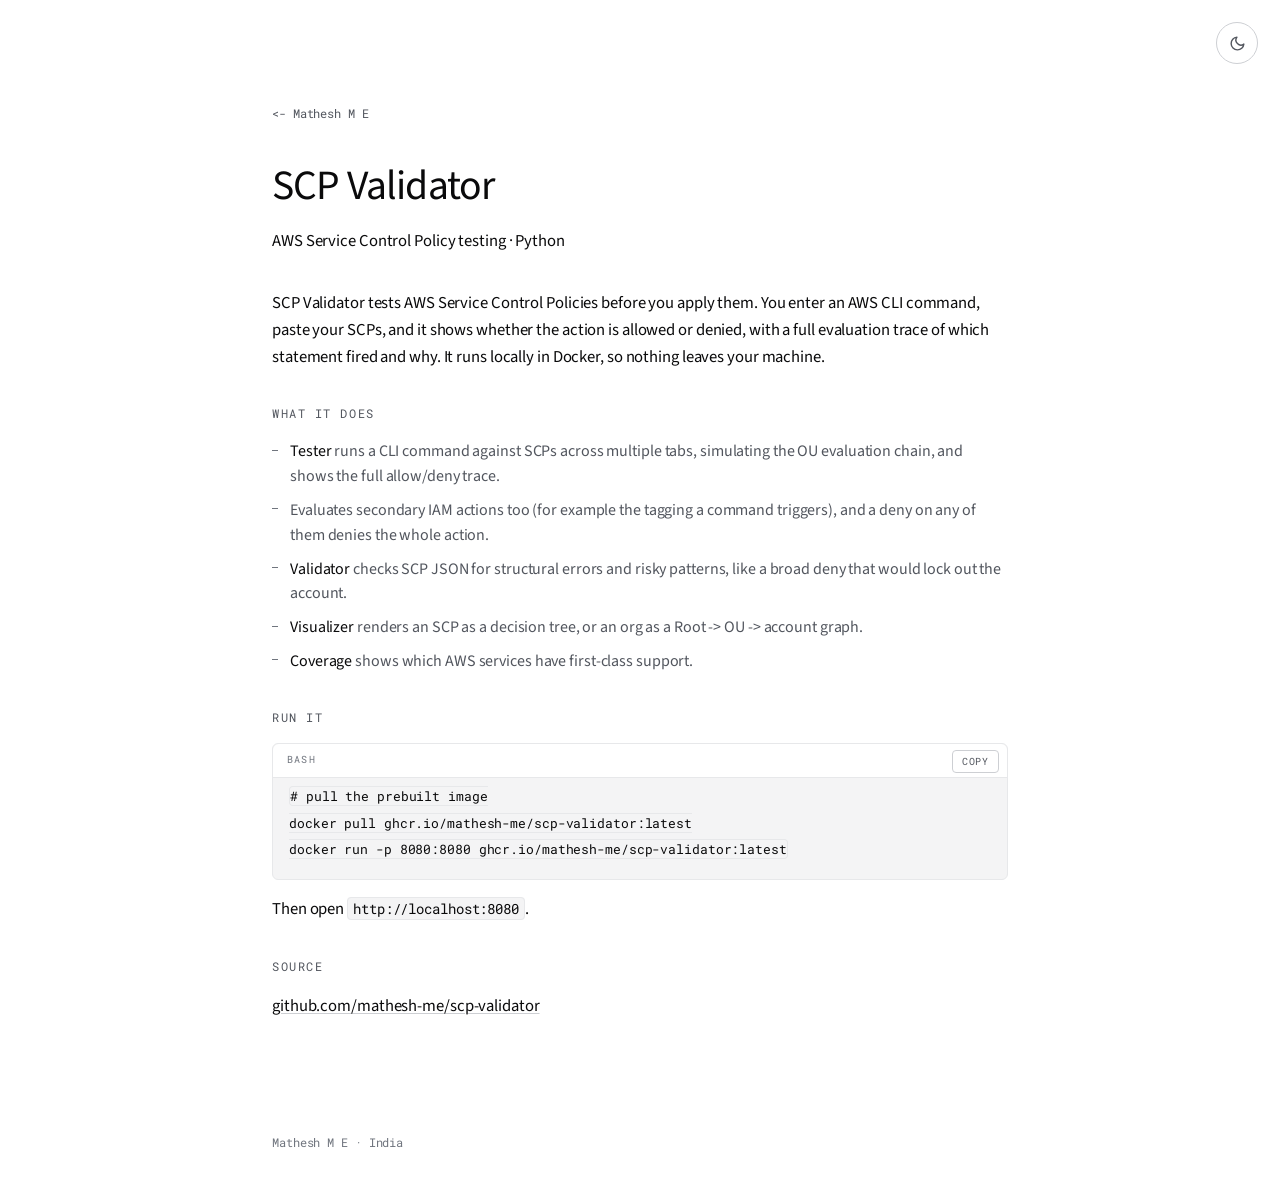
==== scp-validator/index.html @ f7a2bbac "Initial site" ====
<!doctype html>
<html lang="en">
<head>
  <meta charset="utf-8" />
  <meta name="viewport" content="width=device-width, initial-scale=1" />
  <title>SCP Validator - Mathesh M E</title>
  <meta name="description" content="SCP Validator: test AWS CLI commands against Service Control Policies and see the full allow/deny evaluation trace. Runs locally." />
  <link rel="icon" href="data:image/svg+xml,<svg xmlns='http://www.w3.org/2000/svg' viewBox='0 0 100 100'><rect width='100' height='100' rx='22' fill='%23111214'/><text x='50' y='71' font-size='62' font-family='sans-serif' font-weight='700' fill='white' text-anchor='middle'>M</text></svg>" />
  <meta property="og:type" content="website" />
  <meta property="og:title" content="SCP Validator" />
  <meta property="og:description" content="Test AWS CLI commands against Service Control Policies and see the full allow/deny evaluation trace." />
  <meta property="og:url" content="https://mathesh.dev/scp-validator/" />
  <meta name="twitter:card" content="summary" />
  <link rel="preconnect" href="https://fonts.googleapis.com" />
  <link rel="preconnect" href="https://fonts.gstatic.com" crossorigin />
  <link rel="stylesheet" href="https://fonts.googleapis.com/css2?family=Source+Sans+3:wght@400&family=Roboto+Mono:wght@400&display=swap" />
  <script>
    (function () {
      try {
        var t = localStorage.getItem('theme');
        if (t) document.documentElement.setAttribute('data-theme', t);
      } catch (e) {}
    })();
  </script>
  <link rel="stylesheet" href="/style.css" />
</head>
<body class="doc">
  <button id="theme-toggle" type="button" aria-label="Toggle dark and light mode" title="Toggle theme">
    <svg class="icon-sun" viewBox="0 0 24 24" fill="none" stroke="currentColor" stroke-width="2" stroke-linecap="round" stroke-linejoin="round" aria-hidden="true"><circle cx="12" cy="12" r="4"/><path d="M12 2v2M12 20v2M4.93 4.93l1.41 1.41M17.66 17.66l1.41 1.41M2 12h2M20 12h2M6.34 17.66l-1.41 1.41M19.07 4.93l-1.41 1.41"/></svg>
    <svg class="icon-moon" viewBox="0 0 24 24" fill="none" stroke="currentColor" stroke-width="2" stroke-linecap="round" stroke-linejoin="round" aria-hidden="true"><path d="M21 12.79A9 9 0 1 1 11.21 3 7 7 0 0 0 21 12.79z"/></svg>
  </button>

  <main>
    <p class="back"><a href="/">Mathesh M E</a></p>

    <header class="intro">
      <h1>SCP Validator</h1>
      <p class="role">AWS Service Control Policy testing &middot; Python</p>
    </header>

    <section>
      <p>
        SCP Validator tests AWS Service Control Policies before you apply them.
        You enter an AWS CLI command, paste your SCPs, and it shows whether the
        action is allowed or denied, with a full evaluation trace of which
        statement fired and why. It runs locally in Docker, so nothing leaves
        your machine.
      </p>
    </section>

    <section>
      <h2>What it does</h2>
      <ul class="doc-list">
        <li><strong>Tester</strong> runs a CLI command against SCPs across multiple tabs, simulating the OU evaluation chain, and shows the full allow/deny trace.</li>
        <li>Evaluates secondary IAM actions too (for example the tagging a command triggers), and a deny on any of them denies the whole action.</li>
        <li><strong>Validator</strong> checks SCP JSON for structural errors and risky patterns, like a broad deny that would lock out the account.</li>
        <li><strong>Visualizer</strong> renders an SCP as a decision tree, or an org as a Root -&gt; OU -&gt; account graph.</li>
        <li><strong>Coverage</strong> shows which AWS services have first-class support.</li>
      </ul>
    </section>

    <section>
      <h2>Run it</h2>
      <pre><code># pull the prebuilt image
docker pull ghcr.io/mathesh-me/scp-validator:latest
docker run -p 8080:8080 ghcr.io/mathesh-me/scp-validator:latest</code></pre>
      <p>Then open <code>http://localhost:8080</code>.</p>
    </section>

    <section>
      <h2>Source</h2>
      <p><a href="https://github.com/mathesh-me/scp-validator">github.com/mathesh-me/scp-validator</a></p>
    </section>
  </main>

  <footer>
    <p>Mathesh M E &middot; India</p>
  </footer>

  <script>
    (function () {
      var btn = document.getElementById('theme-toggle');
      function current() {
        var set = document.documentElement.getAttribute('data-theme');
        if (set) return set;
        return window.matchMedia('(prefers-color-scheme: dark)').matches ? 'dark' : 'light';
      }
      btn.addEventListener('click', function () {
        var next = current() === 'dark' ? 'light' : 'dark';
        document.documentElement.setAttribute('data-theme', next);
        try { localStorage.setItem('theme', next); } catch (e) {}
      });
    })();
  </script>
  <script src="/copy.js"></script>
</body>
</html>
---- style.css ----
:root {
  --bg: #ffffff;
  --panel: #ffffff;
  --text: #0a0a0b;
  --muted: #52565e;
  --faint: #70757e;
  --line: #e7e8ea;
  --line-strong: #cdcfd3;
  --chip: #f4f4f5;
  --sans: "Source Sans 3", -apple-system, BlinkMacSystemFont, "Segoe UI", Roboto, Helvetica, Arial, sans-serif;
  --mono: "Roboto Mono", ui-monospace, "SF Mono", Menlo, Consolas, monospace;
  --r-card: 6px;
  --r-chip: 4px;
  --fs-body: 1rem;
  --fs-label: 0.75rem;
}

@media (prefers-color-scheme: dark) {
  :root {
    --bg: #09090a; --panel: #0f1012; --text: #f4f4f5; --muted: #a0a4ab;
    --faint: #868b94; --line: #1e1f23; --line-strong: #2c2e34; --chip: #141518;
  }
}
:root[data-theme="dark"] {
  --bg: #09090a; --panel: #0f1012; --text: #f4f4f5; --muted: #a0a4ab;
  --faint: #868b94; --line: #1e1f23; --line-strong: #2c2e34; --chip: #141518;
}
:root[data-theme="light"] {
  --bg: #ffffff; --panel: #ffffff; --text: #0a0a0b; --muted: #52565e;
  --faint: #70757e; --line: #e7e8ea; --line-strong: #cdcfd3; --chip: #f4f4f5;
}

* { box-sizing: border-box; }
html { -webkit-text-size-adjust: 100%; }

body {
  margin: 0; background: var(--bg); color: var(--text);
  font-family: var(--sans);
  font-size: clamp(16px, 1.3vw, 17px);
  line-height: 1.6; letter-spacing: -0.006em;
  -webkit-font-smoothing: antialiased; text-rendering: optimizeLegibility;
}

strong, b { font-weight: inherit; }

main { max-width: 800px; margin: 0 auto; padding: 104px 32px 56px; counter-reset: sec; }

a:focus-visible, button:focus-visible, .social a:focus-visible,
.copy-btn:focus-visible, #theme-toggle:focus-visible, .work-link:focus-visible {
  outline: 2px solid var(--text); outline-offset: 3px; border-radius: 2px;
}

#theme-toggle {
  position: fixed; top: 22px; right: 22px; width: 42px; height: 42px;
  display: inline-flex; align-items: center; justify-content: center;
  padding: 0; border: 1px solid var(--line-strong); border-radius: 50%;
  background: var(--bg); color: var(--muted); cursor: pointer;
  transition: color 0.15s ease, border-color 0.15s ease;
}
#theme-toggle:hover { color: var(--text); border-color: var(--text); }
#theme-toggle svg { width: 17px; height: 17px; }
.icon-sun { display: none; } .icon-moon { display: block; }
:root[data-theme="dark"] .icon-sun { display: block; }
:root[data-theme="dark"] .icon-moon { display: none; }
@media (prefers-color-scheme: dark) {
  :root:not([data-theme="light"]) .icon-sun { display: block; }
  :root:not([data-theme="light"]) .icon-moon { display: none; }
}

.intro { margin-bottom: 44px; }
h1 {
  font-size: clamp(2.1rem, 5vw, 2.7rem); font-weight: 400;
  line-height: 1.15; letter-spacing: -0.02em; text-wrap: balance; margin: 0 0 16px;
}
.meta { margin: 0 0 22px; color: var(--muted); font-family: var(--mono); font-size: 0.8rem; letter-spacing: 0.01em; }
.meta span { color: var(--faint); margin: 0 6px; }
.social { display: flex; gap: 4px; align-items: center; margin-left: -11px; }
.social a { display: inline-flex; padding: 11px; color: var(--faint); transition: color 0.15s ease; }
.social a:hover { color: var(--text); }
.social svg { width: 19px; height: 19px; fill: currentColor; }

.lead { margin: 0 0 8px; }
.lead p {
  margin: 0; font-size: var(--fs-body);
  line-height: 1.6; color: var(--text); text-wrap: pretty;
}

.sec {
  counter-increment: sec; display: grid; grid-template-columns: 150px 1fr;
  gap: 32px; align-items: start; padding: 40px 0; border-top: 1px solid var(--line); margin: 0;
}
.sec:first-of-type { margin-top: 40px; }
.sec h2 {
  margin: 0; font-family: var(--mono); font-size: var(--fs-label); font-weight: 400;
  text-transform: uppercase; letter-spacing: 0.13em; color: var(--muted);
  position: sticky; top: 28px;
}
.sec h2::before {
  content: counter(sec, decimal-leading-zero); display: block; margin-bottom: 10px;
  color: var(--faint); font-size: var(--fs-label); letter-spacing: 0.08em;
}
.sec-body { min-width: 0; }
.sec-body > p { margin: 0; color: var(--muted); font-size: var(--fs-body); text-wrap: pretty; }
.sec-intro { margin: 0 0 18px !important; }

a { color: var(--text); text-decoration: underline; text-decoration-thickness: 1px; text-underline-offset: 2px; text-decoration-color: var(--line-strong); transition: text-decoration-color 0.15s ease; }
a:hover { text-decoration-color: var(--text); }

.exp { display: flex; flex-direction: column; gap: 28px; }
.exp-head { display: flex; align-items: baseline; justify-content: space-between; gap: 12px; flex-wrap: wrap; }
.exp-title { font-weight: 400; font-size: 1rem; color: var(--text); letter-spacing: -0.01em; }
.exp-date { font-family: var(--mono); font-size: var(--fs-label); color: var(--faint); font-variant-numeric: tabular-nums; }
.exp-org { display: block; font-family: var(--mono); font-size: var(--fs-label); color: var(--muted); margin: 4px 0 12px; }
.exp-item ul { margin: 0; padding: 0; list-style: none; }
.exp-item li { position: relative; margin-bottom: 9px; padding-left: 18px; color: var(--muted); font-size: var(--fs-body); line-height: 1.55; text-wrap: pretty; }
.exp-item li:last-child { margin-bottom: 0; }
.exp-item li::before { content: ""; position: absolute; left: 0; top: 0.66em; width: 6px; height: 1px; background: var(--faint); }

.work { list-style: none; margin: 0; padding: 0; display: flex; flex-direction: column; }
.work li { border-top: 1px solid var(--line); padding: 16px 0; }
.work li:first-child { border-top: none; padding-top: 0; }
.work-head { display: flex; align-items: center; gap: 10px; }
.work-name { font-weight: 400; font-size: 1rem; color: var(--text); text-decoration: none; letter-spacing: -0.01em; }
.work-name:hover { text-decoration: underline; text-underline-offset: 3px; }
.work-desc { margin: 6px 0 0; color: var(--muted); font-size: var(--fs-body); line-height: 1.5; }
.tag { font-family: var(--mono); font-size: 0.68rem; font-weight: 400; text-transform: uppercase; letter-spacing: 0.08em; color: var(--faint); border: 1px solid var(--line-strong); border-radius: var(--r-chip); padding: 2px 6px; }

.skills { display: flex; flex-direction: column; gap: 10px; }
.skill-row { display: grid; grid-template-columns: 130px 1fr; gap: 18px; align-items: baseline; }
.skill-cat { font-family: var(--mono); font-size: var(--fs-label); font-weight: 400; color: var(--text); }
.skill-list { color: var(--muted); font-size: var(--fs-body); }

.writing { list-style: none; margin: 0; padding: 0; display: flex; flex-direction: column; }
.writing li { border-top: 1px solid var(--line); }
.writing li a { display: block; padding: 12px 0; color: var(--text); text-decoration: none; font-size: var(--fs-body); line-height: 1.4; }
.writing li a:hover { text-decoration: underline; text-underline-offset: 3px; }

footer { max-width: 800px; margin: 0 auto; padding: 24px 32px 40px; }
footer p { margin: 0; font-family: var(--mono); font-size: var(--fs-label); color: var(--faint); }
footer span { margin: 0 5px; }

.back { margin: 0 0 40px; font-family: var(--mono); font-size: var(--fs-label); }
.back a { color: var(--muted); text-decoration: none; }
.back a::before { content: "<- "; }
.back a:hover { color: var(--text); }
.doc-list { margin: 0; padding: 0; list-style: none; }
.doc-list li { position: relative; margin-bottom: 9px; padding-left: 18px; color: var(--muted); font-size: var(--fs-body); line-height: 1.55; }
.doc-list li::before { content: ""; position: absolute; left: 0; top: 0.66em; width: 6px; height: 1px; background: var(--faint); }
.doc-list strong { color: var(--text); font-weight: inherit; }

pre { position: relative; background: var(--chip); border: 1px solid var(--line); border-radius: var(--r-card); padding: 40px 16px 15px; overflow-x: auto; margin: 0 0 16px; }
pre::before {
  content: "bash"; position: absolute; top: 0; left: 0; right: 0; height: 33px;
  display: flex; align-items: center; padding-left: 14px;
  border-bottom: 1px solid var(--line); background: var(--bg);
  border-radius: var(--r-card) var(--r-card) 0 0;
  font-family: var(--mono); font-size: 0.62rem; letter-spacing: 0.12em; text-transform: uppercase; color: var(--faint);
}
.copy-btn {
  position: absolute; top: 6px; right: 8px; z-index: 1;
  font-family: var(--mono); font-size: 0.62rem; font-weight: 400; letter-spacing: 0.08em; text-transform: uppercase;
  color: var(--muted); background: var(--panel); border: 1px solid var(--line-strong);
  border-radius: var(--r-chip); padding: 4px 9px; cursor: pointer;
  transition: color 0.15s ease, border-color 0.15s ease;
}
.copy-btn:hover { color: var(--text); border-color: var(--text); }
pre code { font-family: var(--mono); font-size: 0.82rem; line-height: 1.65; color: var(--text); background: none; padding: 0; }
code { font-family: var(--mono); font-size: 0.85em; background: var(--chip); border: 1px solid var(--line); border-radius: var(--r-chip); padding: 1px 5px; }

body.doc h1 { font-size: clamp(2rem, 5vw, 2.6rem); }
.doc .intro { margin-bottom: 36px; }
.doc section { margin: 34px 0; }
.doc h2 { font-family: var(--mono); font-size: var(--fs-label); font-weight: 400; text-transform: uppercase; letter-spacing: 0.13em; color: var(--muted); margin: 0 0 16px; }

@media (max-width: 640px) {
  main { padding: 72px 20px 40px; }
  .sec { grid-template-columns: 1fr; gap: 14px; padding: 30px 0; }
  .sec h2 { position: static; }
  .sec h2::before { display: inline; margin: 0 8px 0 0; }
  .skill-row { grid-template-columns: 1fr; gap: 2px; }
  footer { padding: 24px 20px 36px; }
}
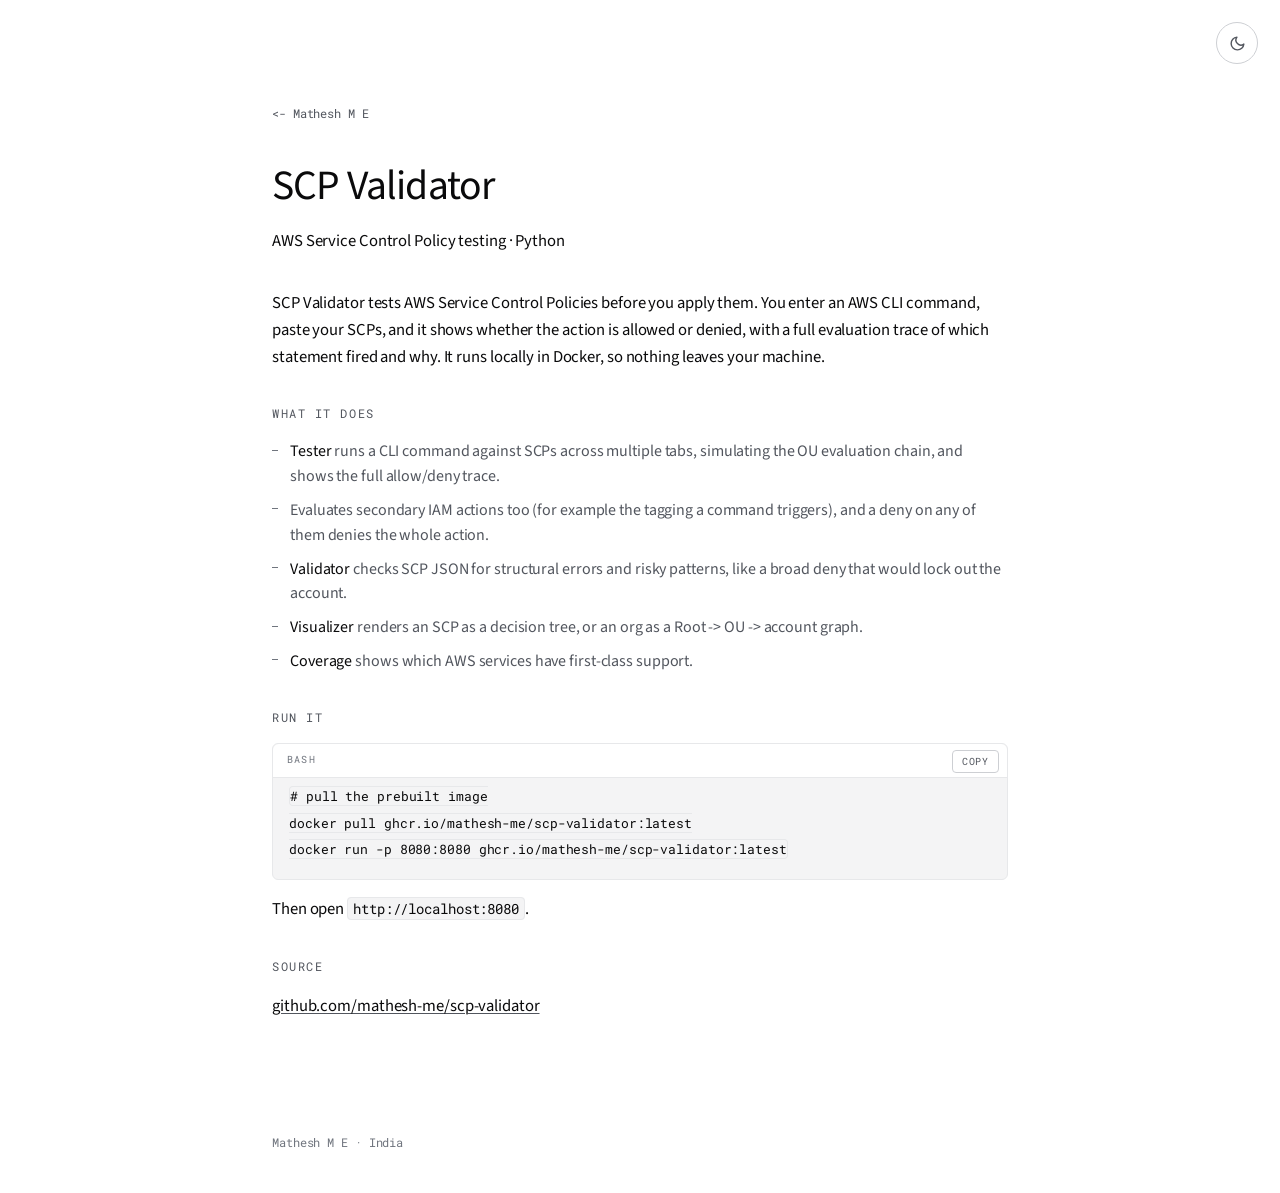
==== commit 5b59e3d8: "Add brush-mark logo, favicons, OG card, and SEO files; link contrast and copy fixes" ====
--- a/scp-validator/index.html
+++ b/scp-validator/index.html
@@ -5,12 +5,17 @@
   <meta name="viewport" content="width=device-width, initial-scale=1" />
   <title>SCP Validator - Mathesh M E</title>
   <meta name="description" content="SCP Validator: test AWS CLI commands against Service Control Policies and see the full allow/deny evaluation trace. Runs locally." />
-  <link rel="icon" href="data:image/svg+xml,<svg xmlns='http://www.w3.org/2000/svg' viewBox='0 0 100 100'><rect width='100' height='100' rx='22' fill='%23111214'/><text x='50' y='71' font-size='62' font-family='sans-serif' font-weight='700' fill='white' text-anchor='middle'>M</text></svg>" />
+  <link rel="canonical" href="https://mathesh.dev/scp-validator/" />
+  <link rel="icon" type="image/png" sizes="32x32" href="/favicon-32.png" />
+  <link rel="icon" type="image/png" sizes="16x16" href="/favicon-16.png" />
+  <link rel="apple-touch-icon" href="/apple-touch-icon.png" />
   <meta property="og:type" content="website" />
   <meta property="og:title" content="SCP Validator" />
   <meta property="og:description" content="Test AWS CLI commands against Service Control Policies and see the full allow/deny evaluation trace." />
   <meta property="og:url" content="https://mathesh.dev/scp-validator/" />
-  <meta name="twitter:card" content="summary" />
+  <meta property="og:image" content="https://mathesh.dev/og.png" />
+  <meta name="twitter:card" content="summary_large_image" />
+  <meta name="twitter:image" content="https://mathesh.dev/og.png" />
   <link rel="preconnect" href="https://fonts.googleapis.com" />
   <link rel="preconnect" href="https://fonts.gstatic.com" crossorigin />
   <link rel="stylesheet" href="https://fonts.googleapis.com/css2?family=Source+Sans+3:wght@400&family=Roboto+Mono:wght@400&display=swap" />
--- a/style.css
+++ b/style.css
@@ -68,6 +68,11 @@
 }
 
 .intro { margin-bottom: 44px; }
+.logo { width: 160px; height: auto; display: block; margin: 0 0 24px -4px; }
+:root[data-theme="dark"] .logo { filter: invert(1); }
+@media (prefers-color-scheme: dark) {
+  :root:not([data-theme="light"]) .logo { filter: invert(1); }
+}
 h1 {
   font-size: clamp(2.1rem, 5vw, 2.7rem); font-weight: 400;
   line-height: 1.15; letter-spacing: -0.02em; text-wrap: balance; margin: 0 0 16px;
@@ -103,7 +108,7 @@
 .sec-body > p { margin: 0; color: var(--muted); font-size: var(--fs-body); text-wrap: pretty; }
 .sec-intro { margin: 0 0 18px !important; }
 
-a { color: var(--text); text-decoration: underline; text-decoration-thickness: 1px; text-underline-offset: 2px; text-decoration-color: var(--line-strong); transition: text-decoration-color 0.15s ease; }
+a { color: var(--text); text-decoration: underline; text-decoration-thickness: 1px; text-underline-offset: 2px; text-decoration-color: var(--muted); transition: text-decoration-color 0.15s ease; }
 a:hover { text-decoration-color: var(--text); }
 
 .exp { display: flex; flex-direction: column; gap: 28px; }
@@ -172,6 +177,10 @@
 .doc section { margin: 34px 0; }
 .doc h2 { font-family: var(--mono); font-size: var(--fs-label); font-weight: 400; text-transform: uppercase; letter-spacing: 0.13em; color: var(--muted); margin: 0 0 16px; }
 
+@media (prefers-reduced-motion: reduce) {
+  * { transition-duration: 0.01ms !important; animation-duration: 0.01ms !important; animation-iteration-count: 1 !important; scroll-behavior: auto !important; }
+}
+
 @media (max-width: 640px) {
   main { padding: 72px 20px 40px; }
   .sec { grid-template-columns: 1fr; gap: 14px; padding: 30px 0; }
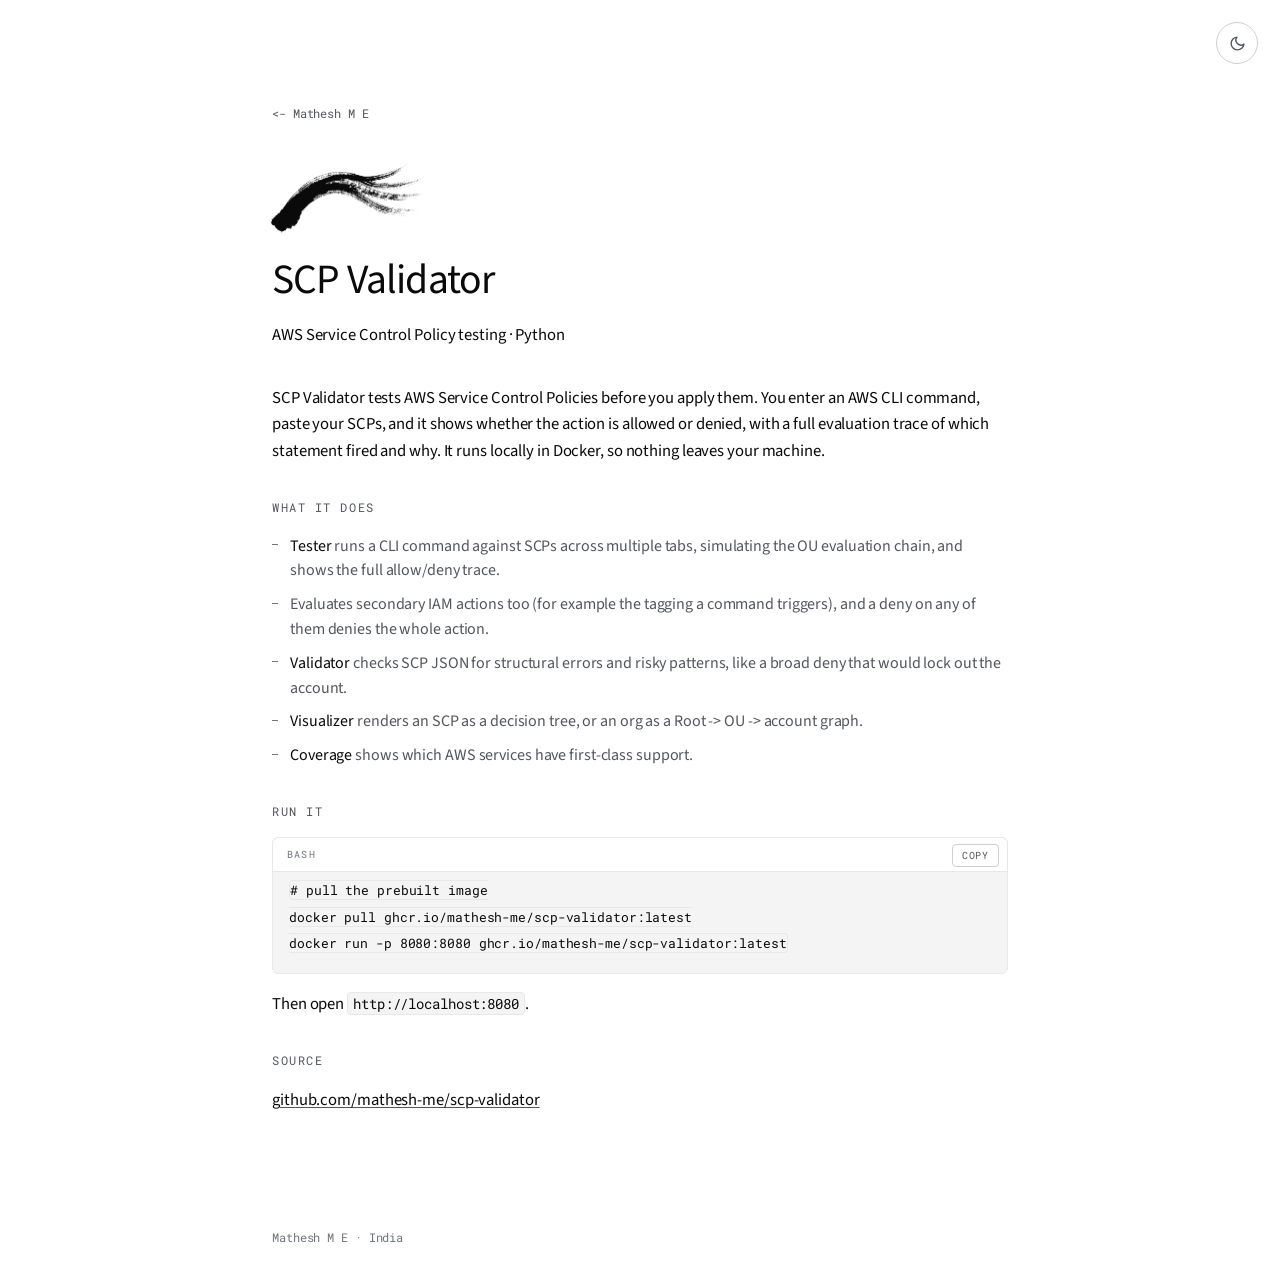
==== commit d6865c9d: "Add logo to tool page titles" ====
--- a/scp-validator/index.html
+++ b/scp-validator/index.html
@@ -39,6 +39,7 @@
     <p class="back"><a href="/">Mathesh M E</a></p>
 
     <header class="intro">
+      <img class="logo" src="/logo.png" width="640" height="281" alt="" />
       <h1>SCP Validator</h1>
       <p class="role">AWS Service Control Policy testing &middot; Python</p>
     </header>
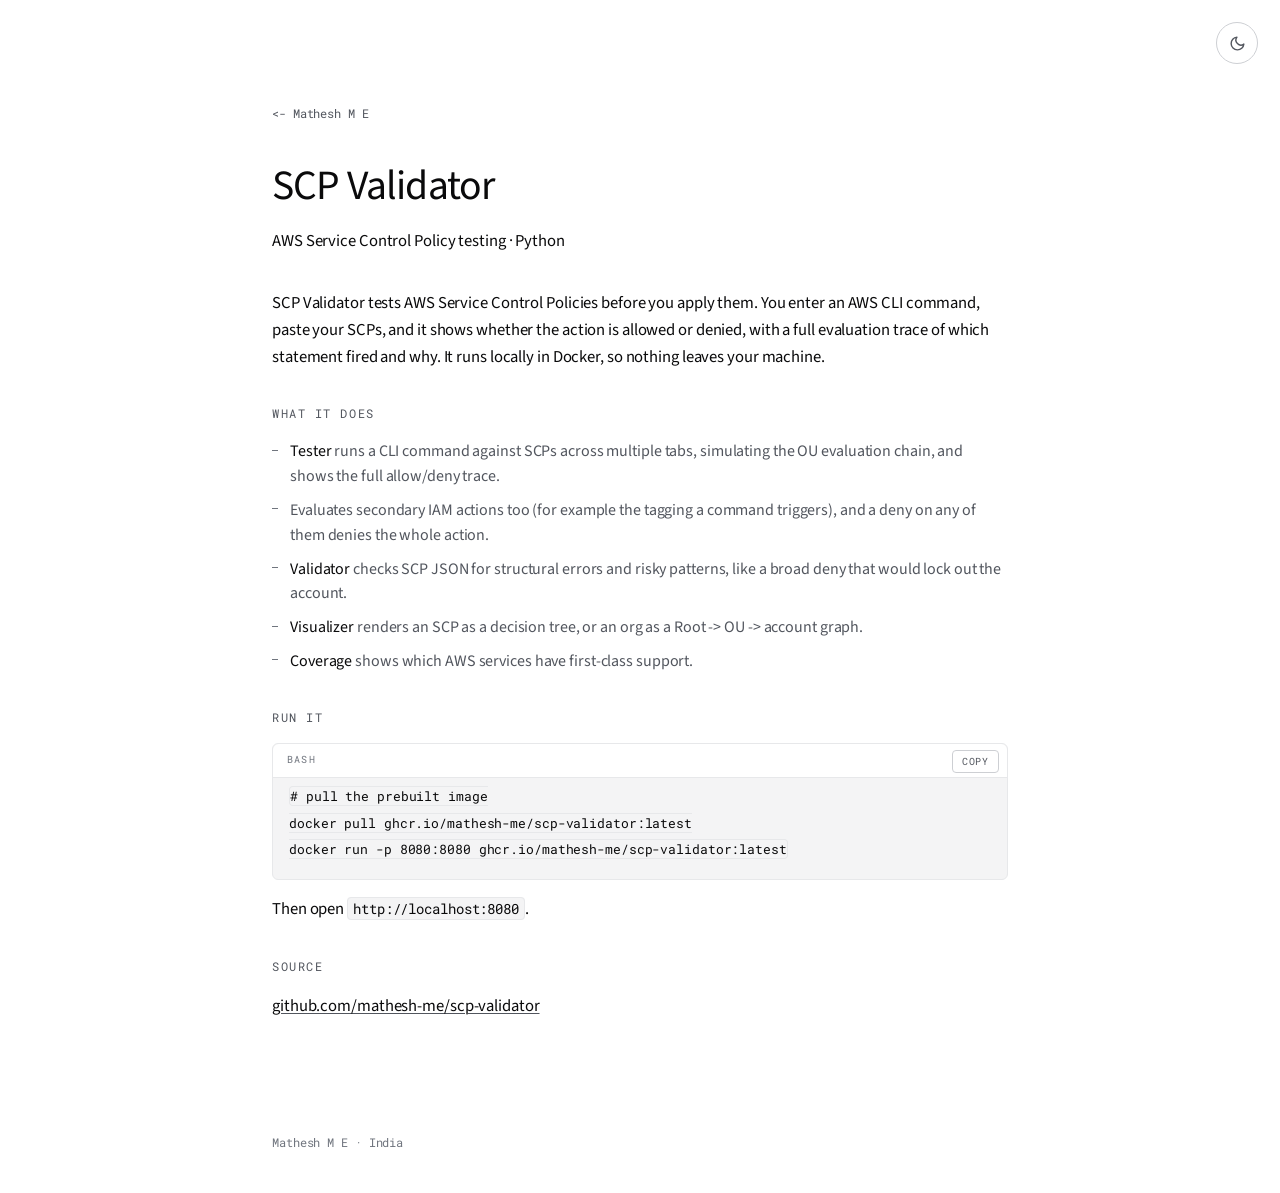
==== commit c5351cc9: "Present tense for current role, tighten lead, remove logo from tool pages" ====
--- a/scp-validator/index.html
+++ b/scp-validator/index.html
@@ -39,7 +39,6 @@
     <p class="back"><a href="/">Mathesh M E</a></p>
 
     <header class="intro">
-      <img class="logo" src="/logo.png" width="640" height="281" alt="" />
       <h1>SCP Validator</h1>
       <p class="role">AWS Service Control Policy testing &middot; Python</p>
     </header>
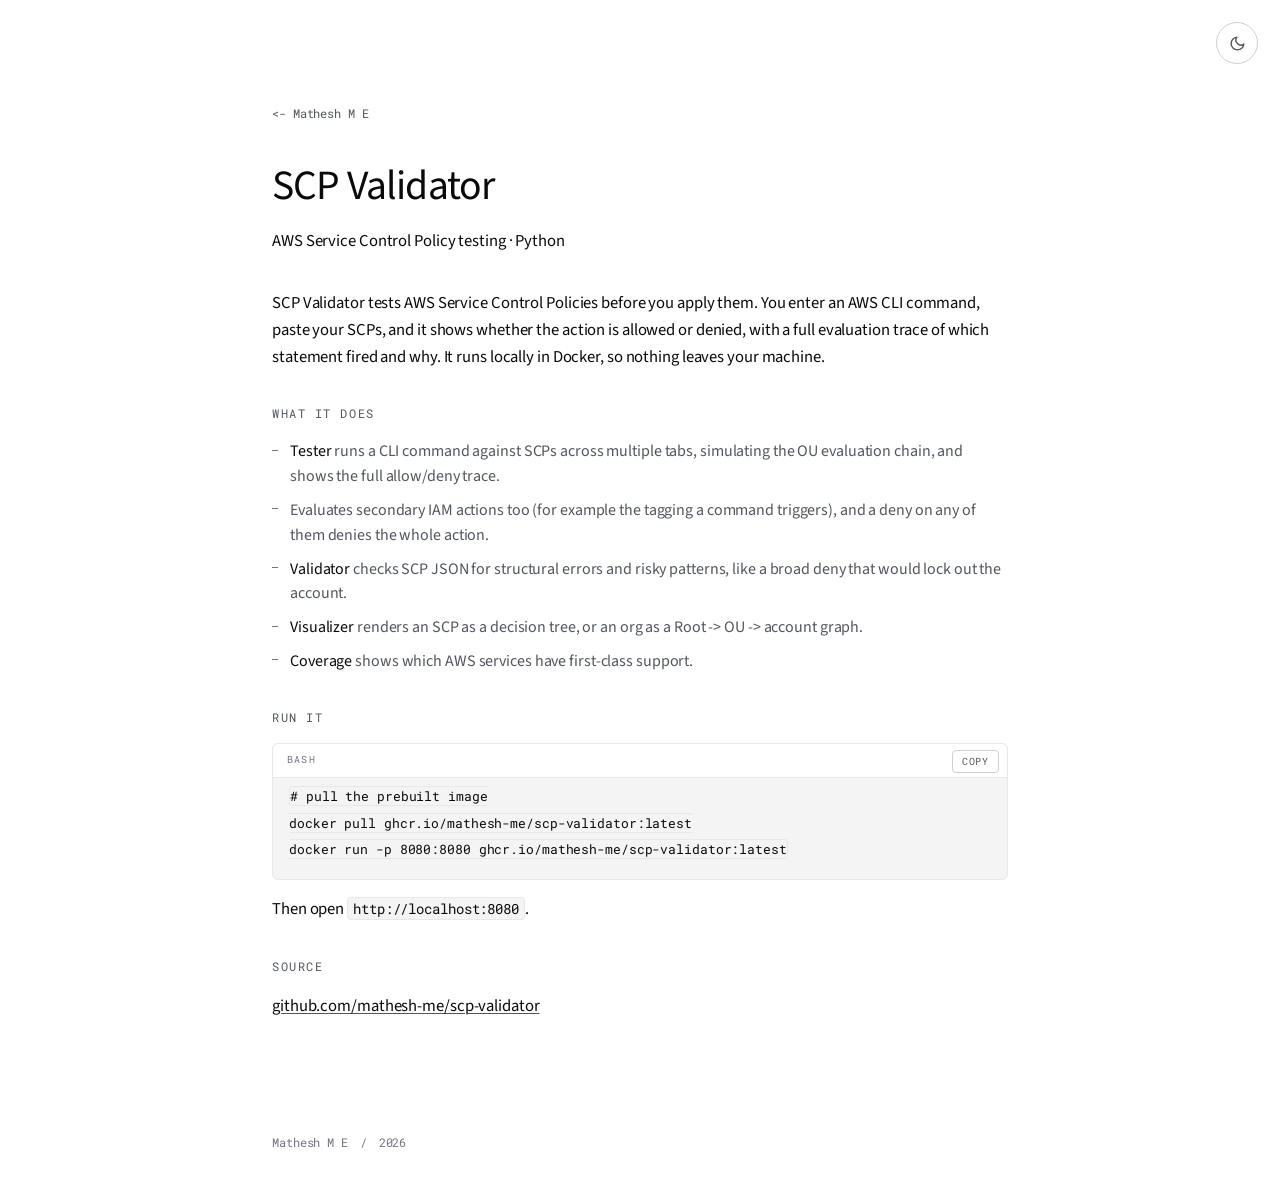
==== commit 077e59cc: "Refine lead and experience copy, italic writing list, footer year, logo size, SCP casing" ====
--- a/scp-validator/index.html
+++ b/scp-validator/index.html
@@ -79,7 +79,7 @@
   </main>
 
   <footer>
-    <p>Mathesh M E &middot; India</p>
+    <p>Mathesh M E <span>/</span> <time id="year">2026</time></p>
   </footer>
 
   <script>
@@ -96,6 +96,7 @@
         try { localStorage.setItem('theme', next); } catch (e) {}
       });
     })();
+    (function () { var y = document.getElementById('year'); if (y) y.textContent = new Date().getFullYear(); })();
   </script>
   <script src="/copy.js"></script>
 </body>
--- a/style.css
+++ b/style.css
@@ -46,7 +46,7 @@
 main { max-width: 800px; margin: 0 auto; padding: 104px 32px 56px; counter-reset: sec; }
 
 a:focus-visible, button:focus-visible, .social a:focus-visible,
-.copy-btn:focus-visible, #theme-toggle:focus-visible, .work-link:focus-visible {
+.copy-btn:focus-visible, #theme-toggle:focus-visible {
   outline: 2px solid var(--text); outline-offset: 3px; border-radius: 2px;
 }
 
@@ -68,7 +68,7 @@
 }
 
 .intro { margin-bottom: 44px; }
-.logo { width: 160px; height: auto; display: block; margin: 0 0 24px -4px; }
+.logo { width: 185px; height: auto; display: block; margin: 0 0 24px -4px; }
 :root[data-theme="dark"] .logo { filter: invert(1); }
 @media (prefers-color-scheme: dark) {
   :root:not([data-theme="light"]) .logo { filter: invert(1); }
@@ -137,7 +137,7 @@
 
 .writing { list-style: none; margin: 0; padding: 0; display: flex; flex-direction: column; }
 .writing li { border-top: 1px solid var(--line); }
-.writing li a { display: block; padding: 12px 0; color: var(--text); text-decoration: none; font-size: var(--fs-body); line-height: 1.4; }
+.writing li a { display: block; padding: 12px 0; color: var(--muted); font-style: italic; text-decoration: none; font-size: var(--fs-body); line-height: 1.4; }
 .writing li a:hover { text-decoration: underline; text-underline-offset: 3px; }
 
 footer { max-width: 800px; margin: 0 auto; padding: 24px 32px 40px; }
